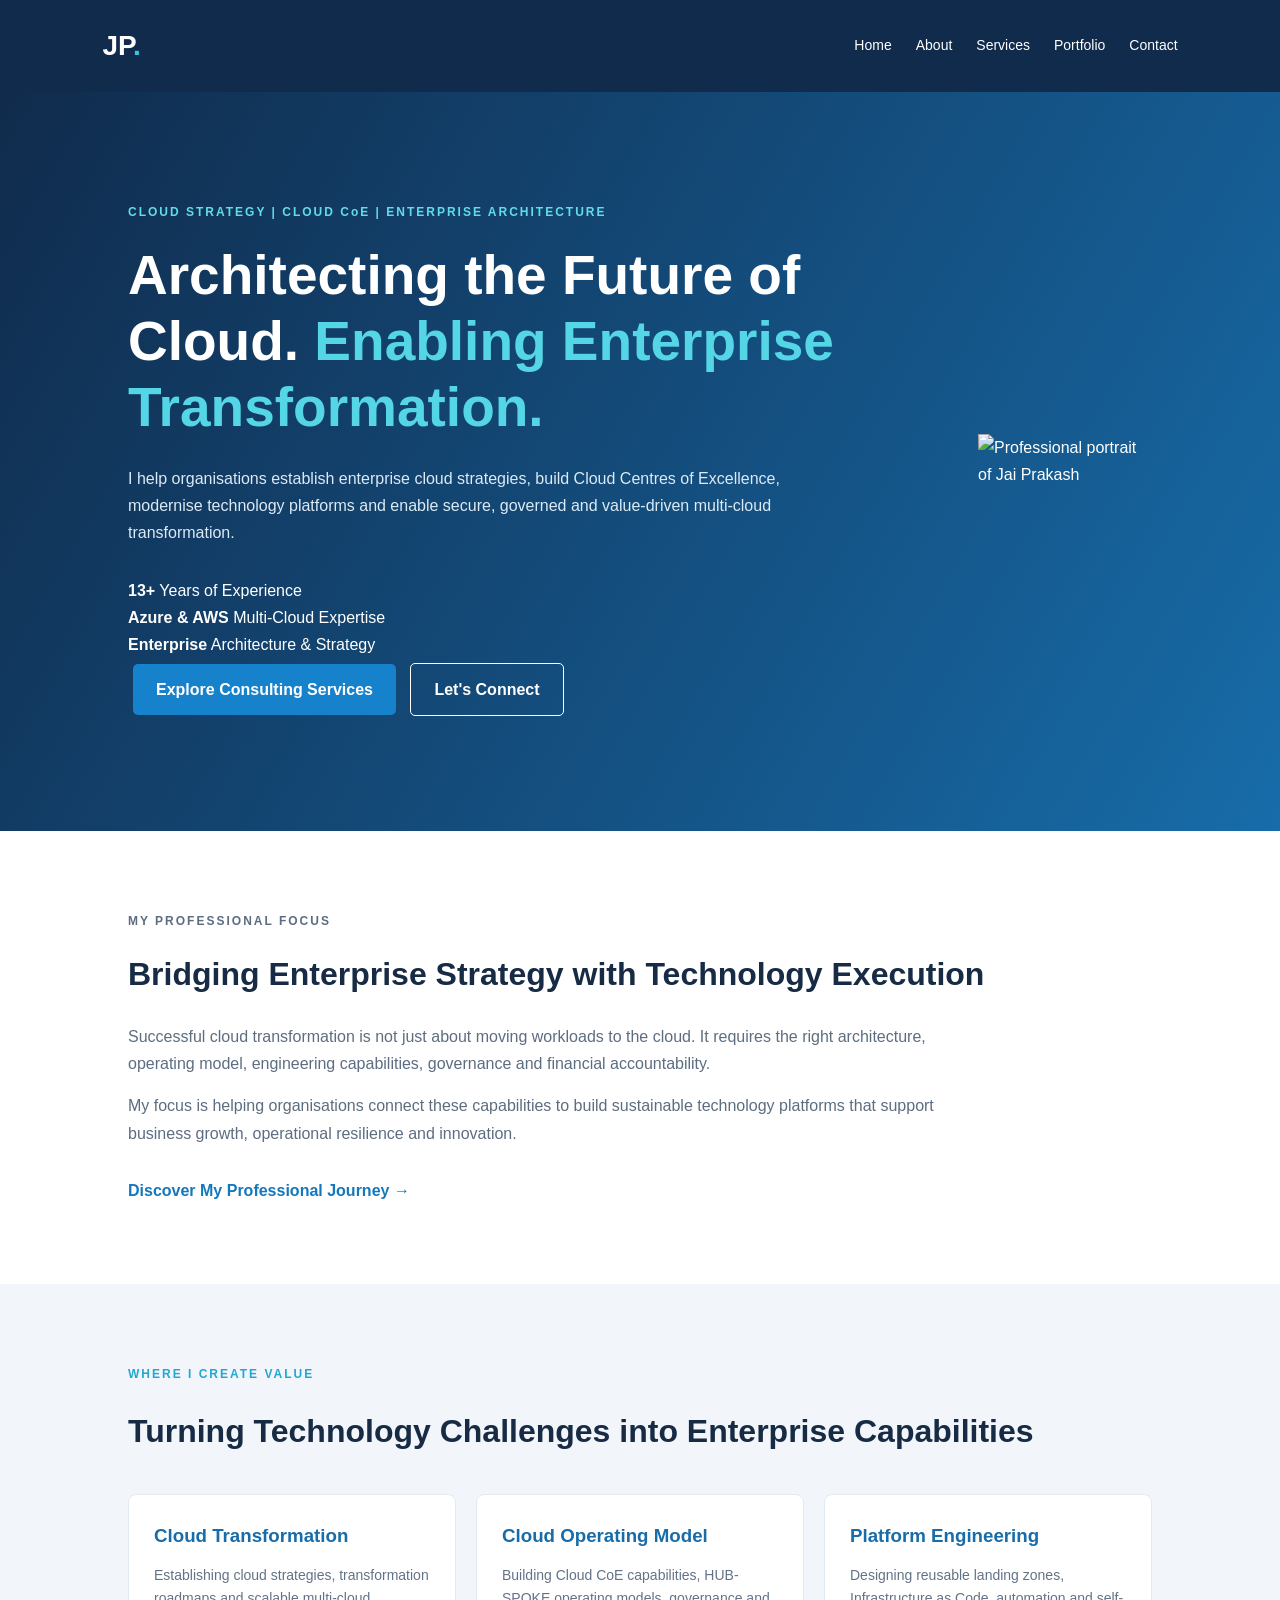
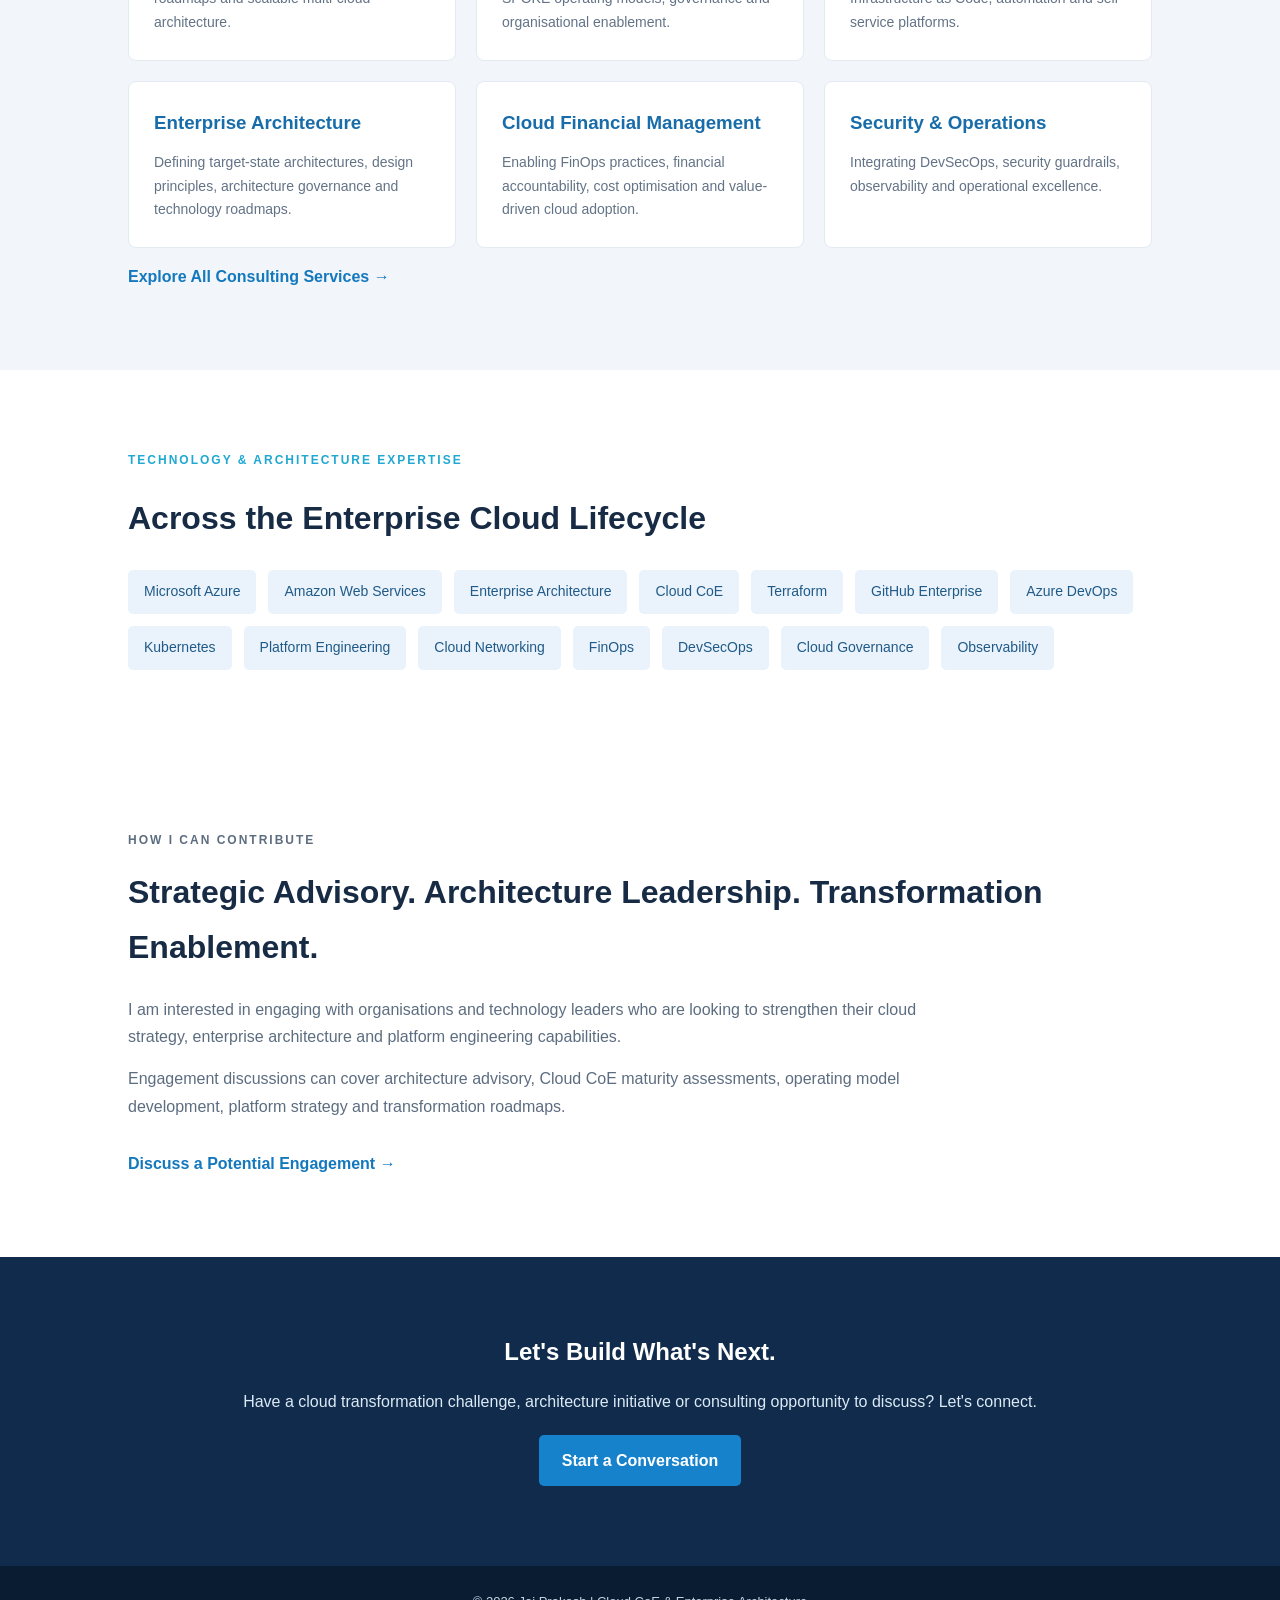
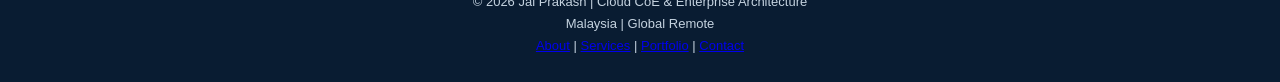
==== index.html @ 136573ee "Update index.html Updated" ====
<!DOCTYPE html>
<html lang="en">
<head>
  <meta charset="UTF-8">
  <meta name="viewport" content="width=device-width, initial-scale=1.0">

  <title>Jai Prakash | Cloud CoE & Enterprise Architecture Consultant</title>

  <meta name="description" content="Jai Prakash is a Cloud CoE and Enterprise Architecture professional with 13+ years of experience in cloud strategy, Azure, AWS, platform engineering, governance and enterprise transformation.">

  <meta name="author" content="Jai Prakash">
  <meta name="robots" content="index, follow">
  <meta name="theme-color" content="#102B4C">

  <link rel="canonical" href="https://jai-prakash-kowluri.github.io/">

  <meta property="og:title" content="Jai Prakash | Cloud CoE & Enterprise Architecture">
  <meta property="og:description" content="Architecting the Future of Cloud. Enabling Enterprise Transformation.">
  <meta property="og:type" content="website">
  <meta property="og:url" content="https://jai-prakash-kowluri.github.io/">

  <link rel="stylesheet" href="assets/css/style.css">

</head>

<body>

<header>
  <a href="index.html" class="logo">JP<span>.</span></a>

  <nav aria-label="Main navigation">
    <a href="index.html">Home</a>
    <a href="about.html">About</a>
    <a href="services.html">Services</a>
    <a href="portfolio.html">Portfolio</a>
    <a href="contact.html">Contact</a>
  </nav>
</header>

<!-- HERO SECTION -->

<section class="hero hero-modern">

  <div class="hero-content">

    <p class="eyebrow">
      CLOUD STRATEGY | CLOUD CoE | ENTERPRISE ARCHITECTURE
    </p>

    <h1>
      Architecting the Future of Cloud.
      <span>Enabling Enterprise Transformation.</span>
    </h1>

    <p>
      I help organisations establish enterprise cloud strategies,
      build Cloud Centres of Excellence, modernise technology
      platforms and enable secure, governed and value-driven
      multi-cloud transformation.
    </p>

    <div class="hero-highlights">
      <div>
        <strong>13+</strong>
        <span>Years of Experience</span>
      </div>

      <div>
        <strong>Azure & AWS</strong>
        <span>Multi-Cloud Expertise</span>
      </div>

      <div>
        <strong>Enterprise</strong>
        <span>Architecture & Strategy</span>
      </div>
    </div>

    <div class="hero-actions">
      <a href="services.html" class="button">
        Explore Consulting Services
      </a>

      <a href="contact.html" class="button secondary">
        Let's Connect
      </a>
    </div>

  </div>

  <div class="hero-image">
    <img
      src="assets/images/profile.jpg"
      alt="Professional portrait of Jai Prakash"
      loading="eager"
    >
  </div>

</section>


<!-- VALUE PROPOSITION -->

<section class="intro">

  <p class="eyebrow">MY PROFESSIONAL FOCUS</p>

  <h2>
    Bridging Enterprise Strategy with Technology Execution
  </h2>

  <p>
    Successful cloud transformation is not just about moving
    workloads to the cloud. It requires the right architecture,
    operating model, engineering capabilities, governance
    and financial accountability.
  </p>

  <p>
    My focus is helping organisations connect these capabilities
    to build sustainable technology platforms that support
    business growth, operational resilience and innovation.
  </p>

  <a href="about.html" class="text-link">
    Discover My Professional Journey →
  </a>

</section>


<!-- BUSINESS CHALLENGES -->

<section class="services">

  <p class="eyebrow">WHERE I CREATE VALUE</p>

  <h2>Turning Technology Challenges into Enterprise Capabilities</h2>

  <div class="cards">

    <article>
      <h3>Cloud Transformation</h3>
      <p>
        Establishing cloud strategies, transformation roadmaps
        and scalable multi-cloud architecture.
      </p>
    </article>

    <article>
      <h3>Cloud Operating Model</h3>
      <p>
        Building Cloud CoE capabilities, HUB-SPOKE operating
        models, governance and organisational enablement.
      </p>
    </article>

    <article>
      <h3>Platform Engineering</h3>
      <p>
        Designing reusable landing zones, Infrastructure as Code,
        automation and self-service platforms.
      </p>
    </article>

    <article>
      <h3>Enterprise Architecture</h3>
      <p>
        Defining target-state architectures, design principles,
        architecture governance and technology roadmaps.
      </p>
    </article>

    <article>
      <h3>Cloud Financial Management</h3>
      <p>
        Enabling FinOps practices, financial accountability,
        cost optimisation and value-driven cloud adoption.
      </p>
    </article>

    <article>
      <h3>Security & Operations</h3>
      <p>
        Integrating DevSecOps, security guardrails, observability
        and operational excellence.
      </p>
    </article>

  </div>

  <p>
    <a href="services.html" class="text-link">
      Explore All Consulting Services →
    </a>
  </p>

</section>


<!-- EXPERTISE -->

<section class="expertise">

  <p class="eyebrow">TECHNOLOGY & ARCHITECTURE EXPERTISE</p>

  <h2>Across the Enterprise Cloud Lifecycle</h2>

  <div class="tags">

    <span>Microsoft Azure</span>
    <span>Amazon Web Services</span>
    <span>Enterprise Architecture</span>
    <span>Cloud CoE</span>
    <span>Terraform</span>
    <span>GitHub Enterprise</span>
    <span>Azure DevOps</span>
    <span>Kubernetes</span>
    <span>Platform Engineering</span>
    <span>Cloud Networking</span>
    <span>FinOps</span>
    <span>DevSecOps</span>
    <span>Cloud Governance</span>
    <span>Observability</span>

  </div>

</section>


<!-- ENGAGEMENT MODEL -->

<section class="intro">

  <p class="eyebrow">HOW I CAN CONTRIBUTE</p>

  <h2>Strategic Advisory. Architecture Leadership. Transformation Enablement.</h2>

  <p>
    I am interested in engaging with organisations and technology
    leaders who are looking to strengthen their cloud strategy,
    enterprise architecture and platform engineering capabilities.
  </p>

  <p>
    Engagement discussions can cover architecture advisory,
    Cloud CoE maturity assessments, operating model development,
    platform strategy and transformation roadmaps.
  </p>

  <a href="contact.html" class="text-link">
    Discuss a Potential Engagement →
  </a>

</section>


<!-- CONTACT CTA -->

<section class="contact-banner">

  <h2>Let's Build What's Next.</h2>

  <p>
    Have a cloud transformation challenge, architecture initiative
    or consulting opportunity to discuss?
    Let's connect.
  </p>

  <a href="contact.html" class="button">
    Start a Conversation
  </a>

</section>


<!-- FOOTER -->

<footer>

  <p>
    © 2026 Jai Prakash | Cloud CoE & Enterprise Architecture
  </p>

  <p>
    Malaysia | Global Remote
  </p>

  <p>
    <a href="about.html">About</a> |
    <a href="services.html">Services</a> |
    <a href="portfolio.html">Portfolio</a> |
    <a href="contact.html">Contact</a>
  </p>

</footer>

</body>
</html>
---- assets/css/style.css ----
* {
  box-sizing: border-box;
  margin: 0;
  padding: 0;
}

body {
  font-family: Arial, sans-serif;
  color: #172b45;
  line-height: 1.7;
  background: #ffffff;
}

header {
  display: flex;
  justify-content: space-between;
  align-items: center;
  padding: 22px 8%;
  background: #102b4c;
  color: white;
}

.logo {
  font-size: 28px;
  font-weight: bold;
  color: white;
  text-decoration: none;
}

.logo span {
  color: #36c8df;
}

nav {
  display: flex;
  gap: 24px;
  flex-wrap: wrap;
}

nav a {
  color: white;
  text-decoration: none;
  font-size: 14px;
}

nav a:hover {
  color: #36c8df;
}

.hero {
  min-height: 490px;
  padding: 110px 10%;
  background: linear-gradient(120deg, #102b4c, #176ca9);
  color: white;
  display: flex;
  align-items: center;
}

.hero-content {
  max-width: 850px;
}

.eyebrow {
  color: #20a8d2;
  font-size: 12px;
  font-weight: bold;
  letter-spacing: 2px;
  margin-bottom: 20px;
}

.hero .eyebrow {
  color: #62dce8;
}

h1 {
  font-size: clamp(34px, 5vw, 55px);
  line-height: 1.2;
  margin-bottom: 25px;
}

h1 span {
  color: #54d6e6;
}

.hero p:not(.eyebrow) {
  max-width: 720px;
  color: #dceaf5;
  margin-bottom: 30px;
}

.button {
  display: inline-block;
  padding: 12px 23px;
  margin: 5px;
  background: #1682cc;
  color: white;
  text-decoration: none;
  border-radius: 5px;
  font-weight: bold;
}

.button:hover {
  background: #0e64a5;
}

.button.secondary {
  background: transparent;
  border: 1px solid white;
}

.intro, .services, .expertise {
  padding: 80px 10%;
}

.intro h2, .services h2, .expertise h2 {
  font-size: 32px;
  margin-bottom: 22px;
}

.intro p {
  max-width: 850px;
  margin-bottom: 15px;
  color: #5d6d80;
}

.text-link {
  display: inline-block;
  margin-top: 15px;
  color: #1478bd;
  font-weight: bold;
  text-decoration: none;
}

.services {
  background: #f2f6fb;
}

.cards {
  display: grid;
  grid-template-columns: repeat(3, 1fr);
  gap: 20px;
  margin-top: 35px;
}

.cards article {
  background: white;
  padding: 25px;
  border-radius: 8px;
  border: 1px solid #e2eaf2;
}

.cards h3 {
  color: #176ca9;
  margin-bottom: 12px;
}

.cards p {
  color: #637386;
  font-size: 14px;
}

.tags {
  display: flex;
  flex-wrap: wrap;
  gap: 12px;
  margin-top: 25px;
}

.tags span {
  padding: 10px 16px;
  background: #eaf3fb;
  border-radius: 5px;
  color: #205a88;
  font-size: 14px;
}

.contact-banner {
  text-align: center;
  padding: 75px 20px;
  background: #102b4c;
  color: white;
}

.contact-banner p {
  margin: 15px 0;
  color: #dceaf5;
}

footer {
  background: #091c32;
  color: #c5d3e0;
  padding: 25px;
  text-align: center;
  font-size: 13px;
}

@media (max-width: 768px) {
  header {
    flex-direction: column;
    gap: 15px;
  }

  nav {
    justify-content: center;
    gap: 12px;
  }

  .hero {
    padding: 75px 7%;
  }

  .cards {
    grid-template-columns: 1fr;
  }

  .intro, .services, .expertise {
    padding: 55px 7%;
  }
}

/* Inner page design */

.page-hero {
  padding: 85px 10%;
  background: linear-gradient(120deg, #102b4c, #176ca9);
  color: white;
}

.page-hero h1 {
  max-width: 850px;
}

.page-hero p:not(.eyebrow) {
  max-width: 750px;
  color: #dceaf5;
}

.page-hero .eyebrow {
  color: #54d6e6;
}

.page-content {
  padding: 75px 10%;
}

.page-content h2 {
  font-size: 27px;
  margin: 35px 0 15px;
}

.page-content > p {
  color: #5d6d80;
  margin-bottom: 18px;
  max-width: 900px;
}

.info-grid {
  display: grid;
  grid-template-columns: repeat(2, 1fr);
  gap: 22px;
  margin: 35px 0;
}

.info-grid article {
  padding: 28px;
  border: 1px solid #e2eaf2;
  border-radius: 8px;
  background: #ffffff;
}

.info-grid h3 {
  color: #176ca9;
  margin-bottom: 12px;
}

.info-grid p {
  color: #637386;
  font-size: 14px;
  margin-bottom: 10px;
}

.timeline {
  border-left: 3px solid #1682cc;
  margin: 35px 0;
  padding-left: 28px;
}

.timeline article {
  margin-bottom: 35px;
}

.timeline span {
  font-size: 12px;
  color: #1682cc;
  font-weight: bold;
}

.timeline h3 {
  margin: 7px 0;
}

.timeline p {
  color: #637386;
  font-size: 14px;
}

.contact-note {
  background: #f2f6fb;
  padding: 30px;
  border-radius: 8px;
  margin-top: 40px;
}

.contact-note p {
  color: #637386;
}

@media (max-width: 768px) {
  .page-hero {
    padding: 65px 7%;
  }

  .page-content {
    padding: 55px 7%;
  }

  .info-grid {
    grid-template-columns: 1fr;
  }
}
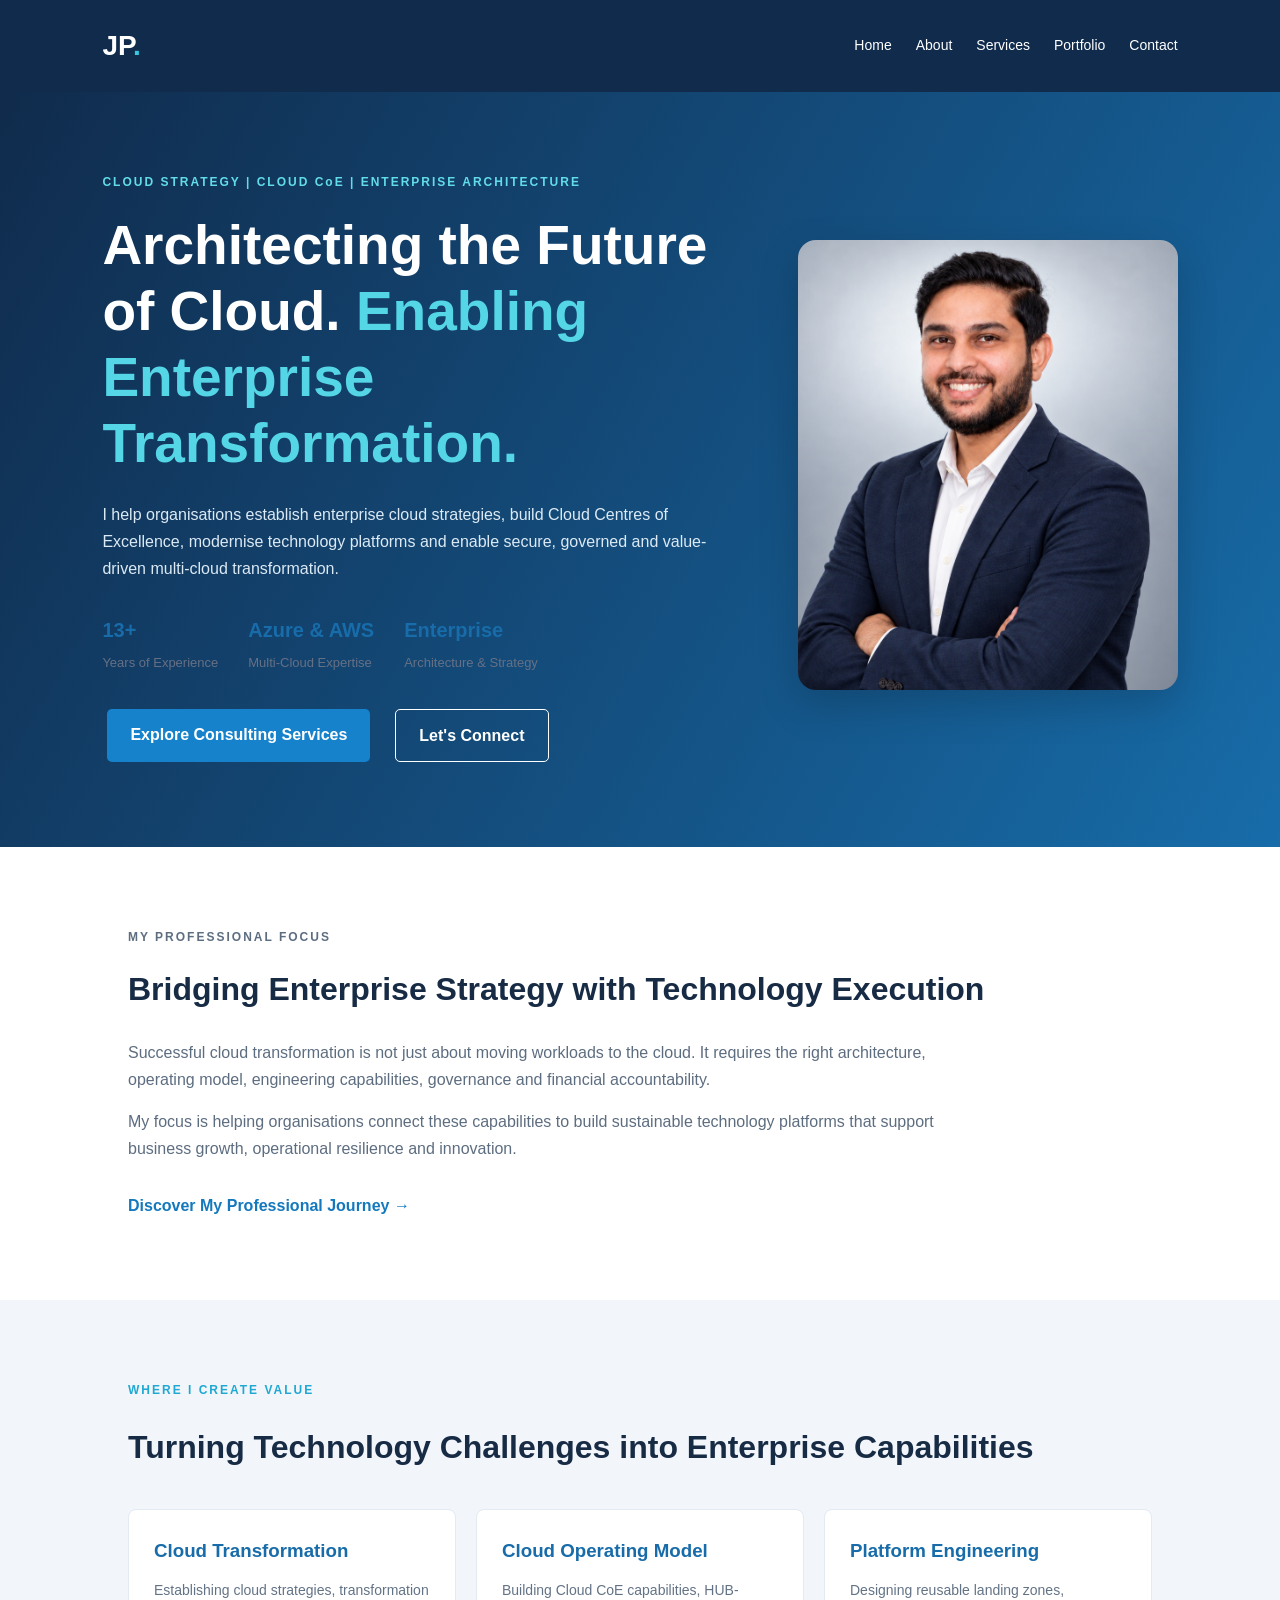
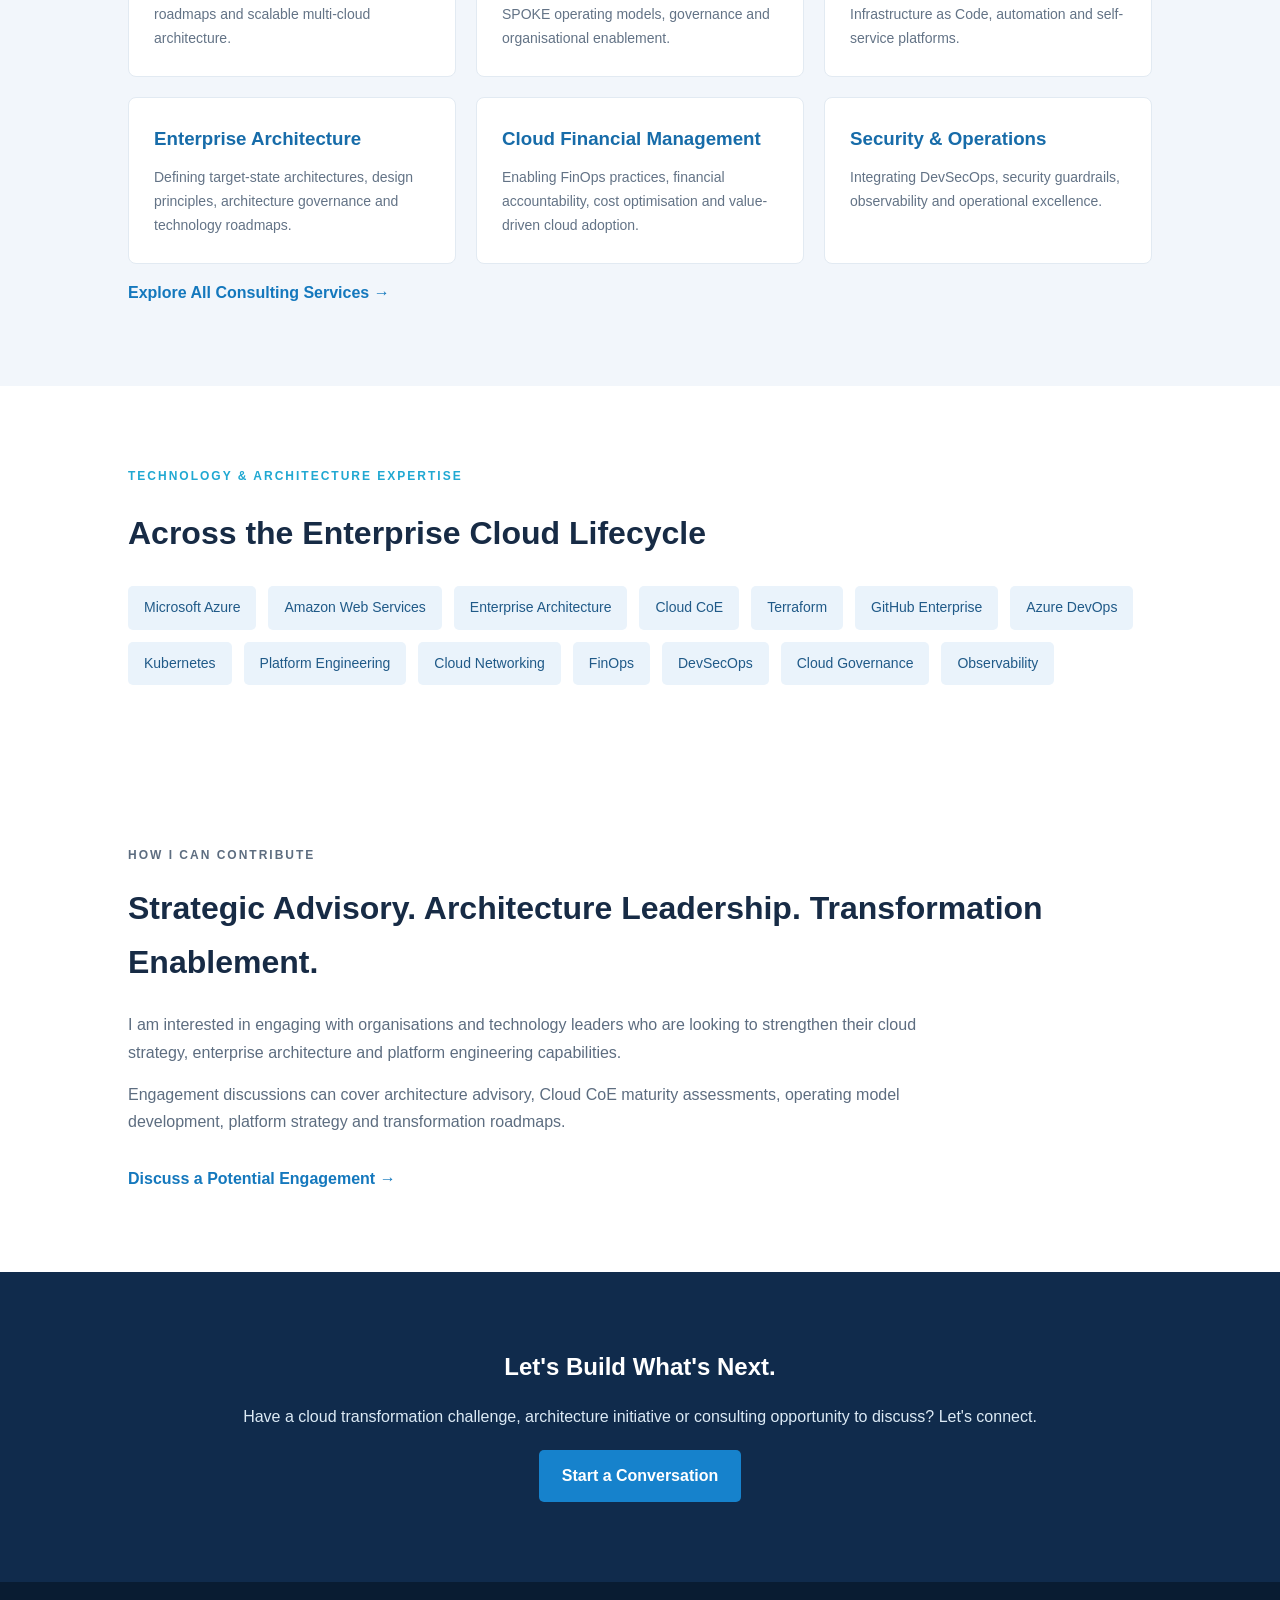
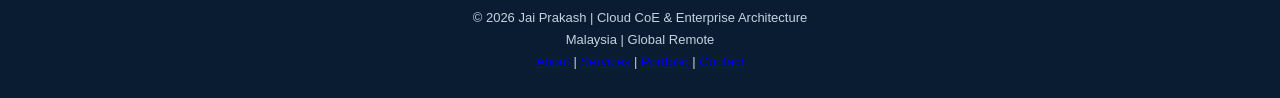
==== commit 781134b6: "Update index.html" ====
--- a/index.html
+++ b/index.html
@@ -7,15 +7,15 @@
 
   <title>Jai Prakash | Cloud CoE & Enterprise Architecture Consultant</title>
 
-  <meta name="description" content="Jai Prakash is a Cloud CoE and Enterprise Architecture professional with 13+ years of experience in cloud strategy, Azure, AWS, platform engineering, governance and enterprise transformation.">
-
-  <meta name="author" content="Jai Prakash">
+  <meta name="description" content="Jai Prakash Kowluri is a Cloud CoE and Enterprise Architecture professional with 13+ years of experience in cloud strategy, Azure, AWS, platform engineering, governance and enterprise transformation.">
+
+  <meta name="author" content="Jai Prakash Kowluri">
   <meta name="robots" content="index, follow">
   <meta name="theme-color" content="#102B4C">
 
   <link rel="canonical" href="https://jai-prakash-kowluri.github.io/">
 
-  <meta property="og:title" content="Jai Prakash | Cloud CoE & Enterprise Architecture">
+  <meta property="og:title" content="Jai Prakash Kowluri | Cloud CoE & Enterprise Architecture">
   <meta property="og:description" content="Architecting the Future of Cloud. Enabling Enterprise Transformation.">
   <meta property="og:type" content="website">
   <meta property="og:url" content="https://jai-prakash-kowluri.github.io/">
@@ -91,8 +91,8 @@
 
   <div class="hero-image">
     <img
-      src="assets/images/profile.jpg"
-      alt="Professional portrait of Jai Prakash"
+      src="assets/images/profile.png"
+      alt="Professional portrait of Jai Prakash Kowluri"
       loading="eager"
     >
   </div>
--- a/assets/css/style.css
+++ b/assets/css/style.css
@@ -328,3 +328,89 @@
     grid-template-columns: 1fr;
   }
 }
+
+/* MODERN HOMEPAGE HERO */
+
+.hero-modern {
+  display: flex;
+  align-items: center;
+  justify-content: space-between;
+  gap: 50px;
+  padding: 80px 8%;
+}
+
+.hero-modern .hero-content {
+  flex: 1.5;
+  max-width: 760px;
+}
+
+.hero-modern .hero-image {
+  flex: 1;
+  max-width: 380px;
+}
+
+.hero-modern .hero-image img {
+  width: 100%;
+  height: 450px;
+  object-fit: cover;
+  object-position: center top;
+  border-radius: 18px;
+  box-shadow: 0 15px 40px rgba(0,0,0,0.18);
+}
+
+.hero-highlights {
+  display: flex;
+  flex-wrap: wrap;
+  gap: 30px;
+  margin: 30px 0;
+}
+
+.hero-highlights div {
+  display: flex;
+  flex-direction: column;
+  gap: 5px;
+}
+
+.hero-highlights strong {
+  font-size: 20px;
+  color: #176CA9;
+}
+
+.hero-highlights span {
+  font-size: 13px;
+  color: #667085;
+}
+
+.hero-actions {
+  display: flex;
+  flex-wrap: wrap;
+  gap: 15px;
+  margin-top: 25px;
+}
+
+@media (max-width: 768px) {
+
+  .hero-modern {
+    flex-direction: column;
+    padding: 50px 6%;
+    text-align: center;
+  }
+
+  .hero-modern .hero-image {
+    max-width: 280px;
+  }
+
+  .hero-modern .hero-image img {
+    height: 330px;
+  }
+
+  .hero-highlights {
+    justify-content: center;
+    gap: 20px;
+  }
+
+  .hero-actions {
+    justify-content: center;
+  }
+
+}
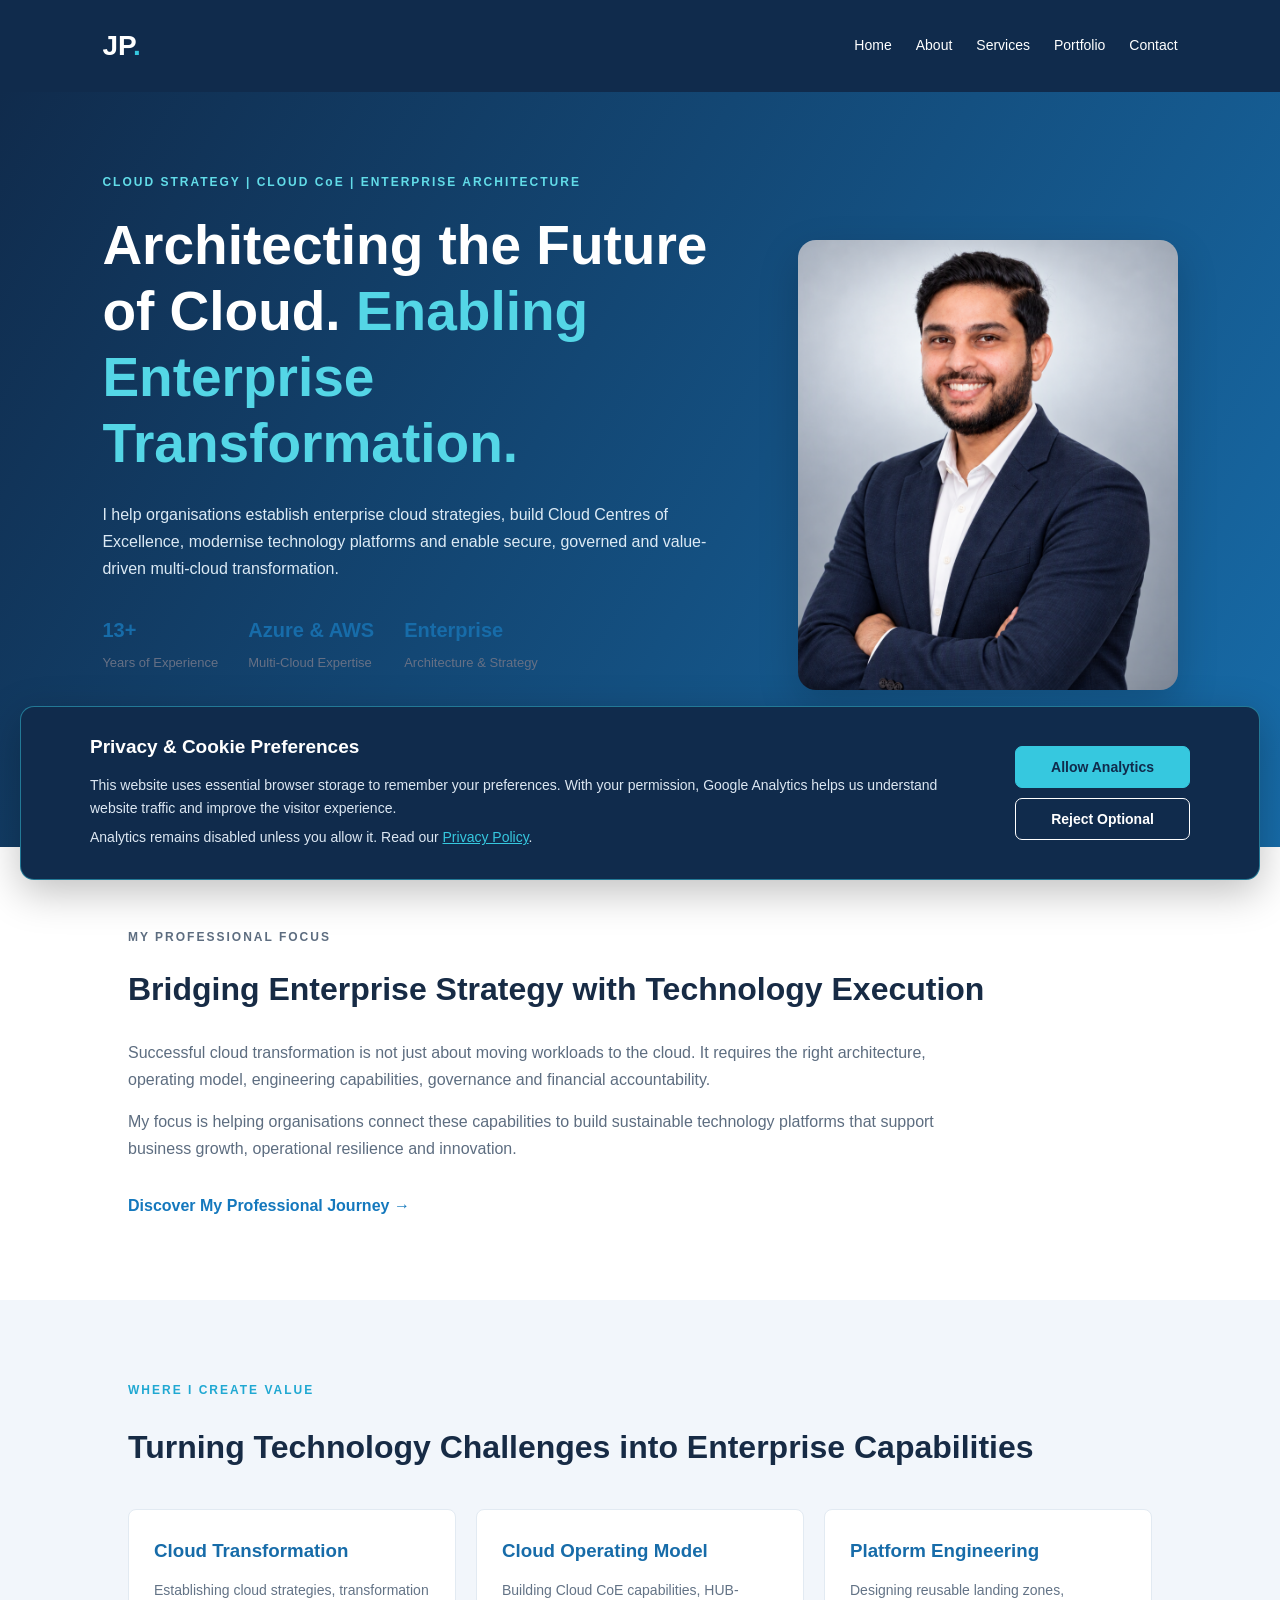
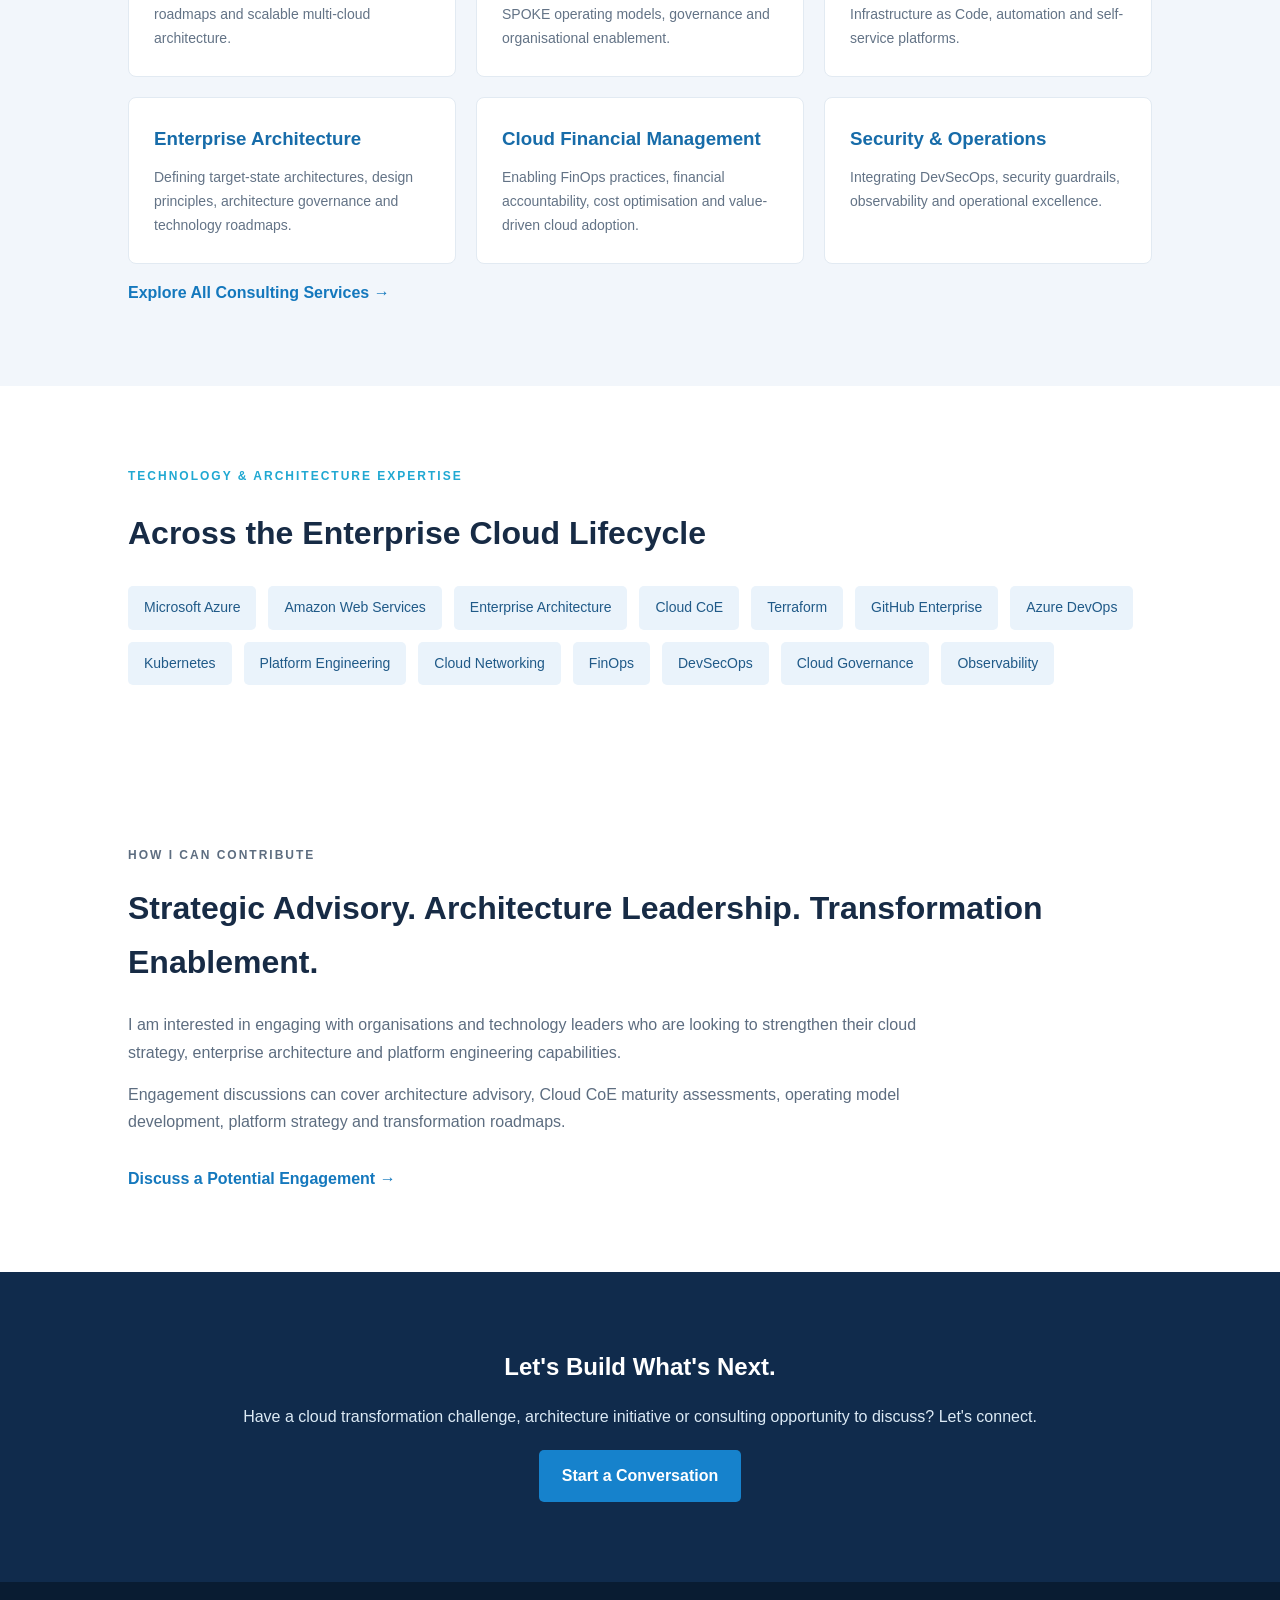
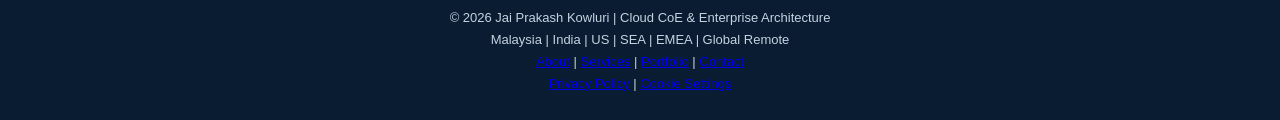
==== commit 3153f59a: "Update index.html" ====
--- a/index.html
+++ b/index.html
@@ -21,6 +21,19 @@
   <meta property="og:url" content="https://jai-prakash-kowluri.github.io/">
 
   <link rel="stylesheet" href="assets/css/style.css">
+
+<!-- Social sharing metadata -->
+<meta property="og:site_name" content="Jai Prakash Kowluri | Cloud CoE & Enterprise Architecture">
+<meta property="og:image:alt" content="Jai Prakash Kowluri - Cloud CoE & Enterprise Architecture Consultant">
+<meta name="twitter:card" content="summary">
+<meta name="twitter:title" content="Jai Prakash Kowluri | Cloud CoE & Enterprise Architecture">
+<meta name="twitter:description" content="Cloud CoE strategy, enterprise architecture, multi-cloud transformation and platform engineering.">
+
+<link rel="icon" type="image/svg+xml" href="/assets/favicon.svg">
+<meta name="theme-color" content="#102B4C">
+<link rel="stylesheet" href="assets/css/style.css">
+<link rel="stylesheet" href="/assets/css/consent.css">
+<script src="/assets/js/consent.js" defer></script>
 
 </head>
 
@@ -280,11 +293,11 @@
 <footer>
 
   <p>
-    © 2026 Jai Prakash | Cloud CoE & Enterprise Architecture
-  </p>
-
-  <p>
-    Malaysia | Global Remote
+    © 2026 Jai Prakash Kowluri | Cloud CoE & Enterprise Architecture
+  </p>
+
+  <p>
+    Malaysia | India | US | SEA | EMEA | Global Remote
   </p>
 
   <p>
@@ -294,7 +307,11 @@
     <a href="contact.html">Contact</a>
   </p>
 
+  <p>
+    <a href="privacy.html">Privacy Policy</a> |
+    <a href="#jp-cookie-settings" id="jp-cookie-settings">
+      Cookie Settings
+    </a>
+  </p>
+
 </footer>
-
-</body>
-</html>
--- a/assets/css/consent.css
+++ b/assets/css/consent.css
@@ -0,0 +1,115 @@
+
+/* =====================================
+   JP. COOKIE CONSENT BANNER
+===================================== */
+
+.jp-cookie-banner {
+    position: fixed;
+    left: 20px;
+    right: 20px;
+    bottom: 20px;
+    z-index: 99999;
+
+    background: #102B4C;
+    color: #FFFFFF;
+
+    border: 1px solid rgba(54, 200, 223, 0.5);
+    border-radius: 14px;
+
+    padding: 24px;
+
+    box-shadow: 0 12px 40px rgba(0, 0, 0, 0.25);
+}
+
+.jp-cookie-content {
+    max-width: 1100px;
+    margin: auto;
+
+    display: flex;
+    align-items: center;
+    justify-content: space-between;
+    gap: 30px;
+}
+
+.jp-cookie-copy {
+    flex: 1;
+}
+
+.jp-cookie-copy h3 {
+    color: #FFFFFF;
+    margin: 0 0 10px;
+    font-size: 19px;
+}
+
+.jp-cookie-copy p {
+    color: #DCE7F2;
+    font-size: 14px;
+    line-height: 1.7;
+    margin: 5px 0;
+}
+
+.jp-cookie-copy a {
+    color: #36C8DF;
+    text-decoration: underline;
+}
+
+.jp-cookie-actions {
+    display: flex;
+    flex-direction: column;
+    gap: 10px;
+    min-width: 175px;
+}
+
+.jp-cookie-actions button {
+    width: 100%;
+    padding: 12px 16px;
+
+    border-radius: 7px;
+    border: 1px solid #36C8DF;
+
+    background: #36C8DF;
+    color: #102B4C;
+
+    font-weight: 700;
+    font-size: 14px;
+    cursor: pointer;
+}
+
+.jp-cookie-actions button:hover {
+    opacity: 0.88;
+}
+
+.jp-cookie-actions button:last-child {
+    background: transparent;
+    color: #FFFFFF;
+    border-color: #FFFFFF;
+}
+
+.jp-cookie-actions button:focus-visible {
+    outline: 3px solid #FFFFFF;
+    outline-offset: 3px;
+}
+
+/* Mobile layout */
+
+@media (max-width: 700px) {
+
+    .jp-cookie-banner {
+        left: 10px;
+        right: 10px;
+        bottom: 10px;
+        padding: 18px;
+    }
+
+    .jp-cookie-content {
+        flex-direction: column;
+        align-items: stretch;
+        gap: 18px;
+    }
+
+    .jp-cookie-actions {
+        flex-direction: column;
+        min-width: 100%;
+    }
+
+}
